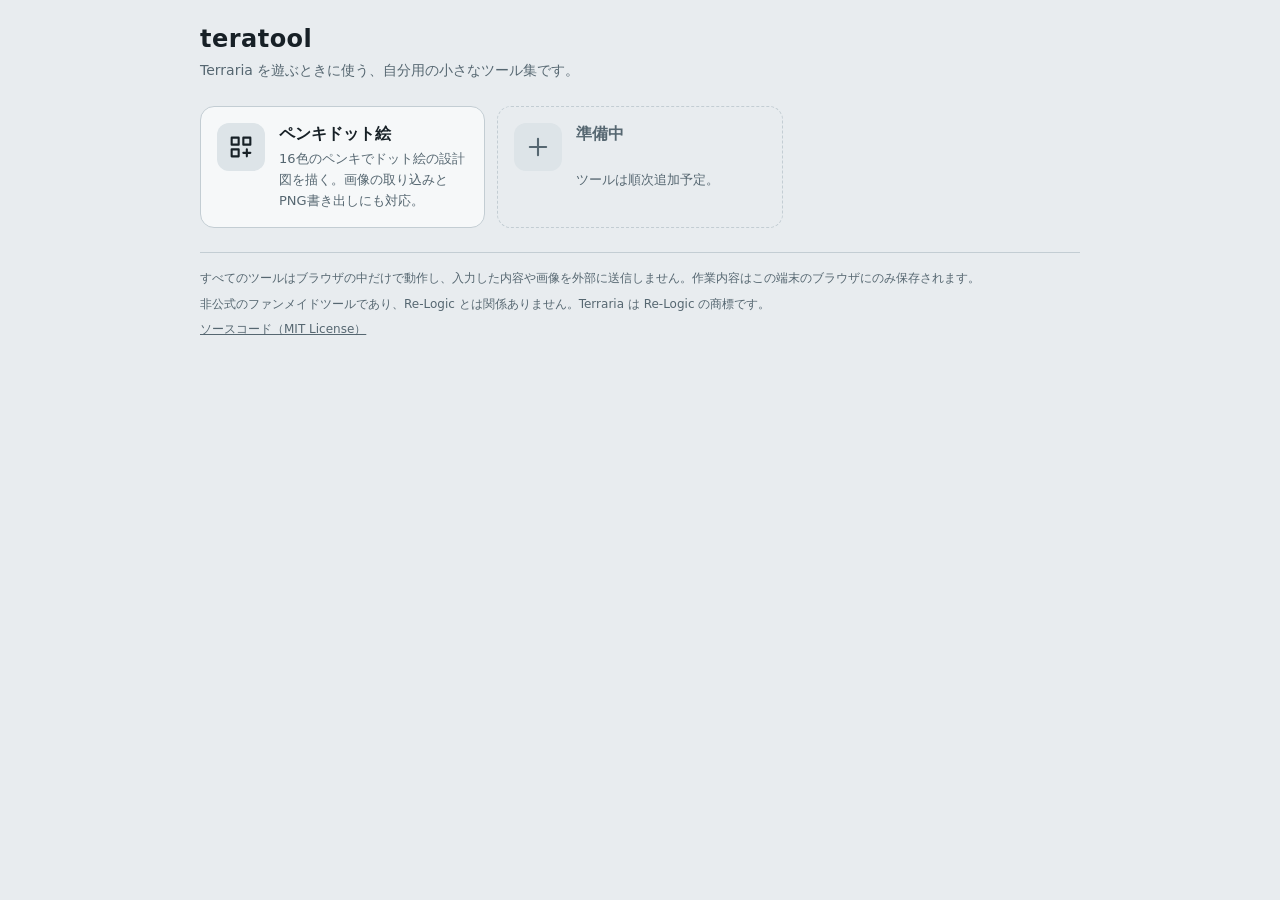
==== index.html @ 1a585393 "Add web app shell with tool picker and pixel-art paint tool - index.html: top page listing available" ====
<!doctype html>
<html lang="ja">
<head>
<meta charset="utf-8">
<meta name="viewport" content="width=device-width, initial-scale=1, viewport-fit=cover">
<meta http-equiv="Content-Security-Policy" content="default-src 'self'; script-src 'self'; style-src 'self' 'unsafe-inline'; img-src 'self' blob: data:; connect-src 'none'; form-action 'none'; base-uri 'none'">
<meta name="referrer" content="no-referrer">
<title>teratool</title>
<link rel="stylesheet" href="assets/base.css">
<link rel="stylesheet" href="assets/home.css">
</head>
<body>
<div class="wrap">
  <header>
    <h1>teratool</h1>
    <p>Terraria を遊ぶときに使う、自分用の小さなツール集です。</p>
  </header>

  <main>
    <ul class="tools" aria-label="ツール一覧">
      <li>
        <a class="card" href="tools/paint/">
          <span class="icon" aria-hidden="true">
            <svg viewBox="0 0 24 24"><path d="M4 4h6v6H4zM14 4h6v6h-6zM4 14h6v6H4z"/><path d="M14 17h6M17 14v6"/></svg>
          </span>
          <h2>ペンキドット絵</h2>
          <p>16色のペンキでドット絵の設計図を描く。画像の取り込みとPNG書き出しにも対応。</p>
        </a>
      </li>
      <li>
        <div class="card soon">
          <span class="icon" aria-hidden="true">
            <svg viewBox="0 0 24 24"><path d="M12 5v14M5 12h14"/></svg>
          </span>
          <h2>準備中</h2>
          <p>ツールは順次追加予定。</p>
        </div>
      </li>
    </ul>
  </main>

  <footer>
    <p>すべてのツールはブラウザの中だけで動作し、入力した内容や画像を外部に送信しません。作業内容はこの端末のブラウザにのみ保存されます。</p>
    <p>非公式のファンメイドツールであり、Re-Logic とは関係ありません。Terraria は Re-Logic の商標です。</p>
    <p><a href="https://github.com/saikinoBOT72/teratool1">ソースコード（MIT License）</a></p>
  </footer>
</div>
</body>
</html>
---- assets/base.css ----
/* 全ページ共通: 色トークン・リセット
   外部フォント等は読み込まない（閲覧者の情報を第三者に送らないため）。 */
:root {
  color-scheme: light;
  --bg: #e8ecef;
  --panel: #f6f8f9;
  --panel-2: #dde4e8;
  --line: #c3cdd3;
  --fg: #172026;
  --muted: #566771;
  --accent: #172026;
  --accent-fg: #f6f8f9;
  --ring: #172026;
  --font: system-ui, -apple-system, "Hiragino Sans", "Hiragino Kaku Gothic ProN", "Yu Gothic UI", "Yu Gothic", "Meiryo", "Noto Sans JP", sans-serif;
}
@media (prefers-color-scheme: dark) {
  :root:not([data-theme="light"]) {
    color-scheme: dark;
    --bg: #101417;
    --panel: #1a2024;
    --panel-2: #262e34;
    --line: #35414b;
    --fg: #e7edf0;
    --muted: #93a3ad;
    --accent: #e7edf0;
    --accent-fg: #101417;
    --ring: #e7edf0;
  }
}
:root[data-theme="dark"] {
  color-scheme: dark;
  --bg: #101417;
  --panel: #1a2024;
  --panel-2: #262e34;
  --line: #35414b;
  --fg: #e7edf0;
  --muted: #93a3ad;
  --accent: #e7edf0;
  --accent-fg: #101417;
  --ring: #e7edf0;
}

*, *::before, *::after { box-sizing: border-box; }
[hidden] { display: none !important; }
img { max-width: 100%; }
button, input, select { font: inherit; color: inherit; }
button { cursor: pointer; }
a { color: inherit; }
:focus-visible { outline: 2px solid var(--ring); outline-offset: 2px; }
---- assets/home.css ----
/* トップページ（ツール選択） */
body {
  margin: 0;
  min-height: 100vh;
  background: var(--bg);
  color: var(--fg);
  font-family: var(--font);
  font-size: 15px;
  line-height: 1.6;
  padding-top: max(24px, env(safe-area-inset-top, 0px));
  padding-bottom: max(24px, env(safe-area-inset-bottom, 0px));
  padding-left: max(16px, env(safe-area-inset-left, 0px));
  padding-right: max(16px, env(safe-area-inset-right, 0px));
}
.wrap { max-width: 880px; margin: 0 auto; display: grid; gap: 24px; }
header h1 { margin: 0; font-size: 24px; letter-spacing: 0.02em; line-height: 1.3; }
header p { margin: 4px 0 0; color: var(--muted); font-size: 14px; }

.tools { list-style: none; margin: 0; padding: 0; display: grid; gap: 12px; grid-template-columns: repeat(auto-fill, minmax(240px, 1fr)); }
.card {
  display: grid; grid-template-columns: auto minmax(0, 1fr); gap: 4px 14px; align-items: start;
  height: 100%; padding: 16px;
  border: 1px solid var(--line); border-radius: 14px;
  background: var(--panel);
  text-decoration: none; color: inherit;
  transition: border-color 0.15s, transform 0.15s;
}
a.card:hover { border-color: var(--fg); }
a.card:active { transform: translateY(1px); }
.card .icon {
  grid-row: span 2;
  width: 48px; height: 48px; border-radius: 12px;
  display: grid; place-items: center;
  background: var(--panel-2);
}
.card .icon svg { width: 28px; height: 28px; fill: none; stroke: currentColor; stroke-width: 1.8; stroke-linecap: round; stroke-linejoin: round; }
.card h2 { margin: 0; font-size: 16px; line-height: 1.4; }
.card p { margin: 0; font-size: 13px; color: var(--muted); }
.card.soon { border-style: dashed; background: transparent; color: var(--muted); }

footer { border-top: 1px solid var(--line); padding-top: 16px; font-size: 12px; color: var(--muted); display: grid; gap: 6px; }
footer p { margin: 0; }

@media (prefers-reduced-motion: reduce) { .card { transition: none; } }
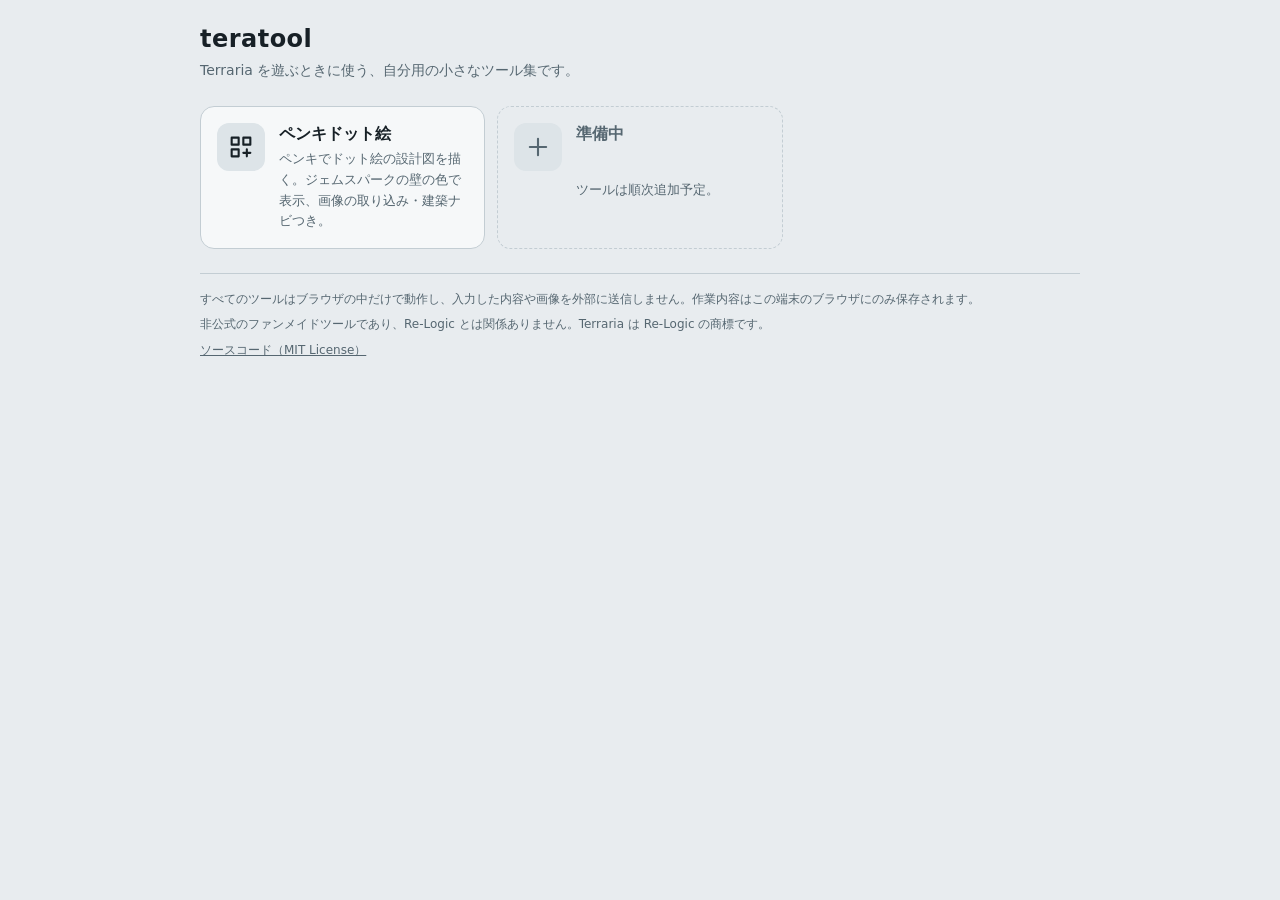
==== commit 5c35cf8c: "Paint: gemspark paint colors, compact toolbar, mobile hardening, richer import editing - Palette rep" ====
--- a/index.html
+++ b/index.html
@@ -2,11 +2,15 @@
 <html lang="ja">
 <head>
 <meta charset="utf-8">
-<meta name="viewport" content="width=device-width, initial-scale=1, viewport-fit=cover">
+<meta name="viewport" content="width=device-width, initial-scale=1, maximum-scale=1, user-scalable=no, viewport-fit=cover">
 <meta http-equiv="Content-Security-Policy" content="default-src 'self'; script-src 'self'; style-src 'self' 'unsafe-inline'; img-src 'self' blob: data:; connect-src 'none'; form-action 'none'; base-uri 'none'">
 <meta name="referrer" content="no-referrer">
 <title>teratool</title>
+<meta name="theme-color" content="#172026">
+<link rel="manifest" href="manifest.webmanifest">
+<link rel="apple-touch-icon" href="assets/icons/apple-touch-icon.png">
 <link rel="stylesheet" href="assets/base.css">
+<link rel="stylesheet" href="assets/mobile.css">
 <link rel="stylesheet" href="assets/home.css">
 </head>
 <body>
@@ -24,7 +28,7 @@
             <svg viewBox="0 0 24 24"><path d="M4 4h6v6H4zM14 4h6v6h-6zM4 14h6v6H4z"/><path d="M14 17h6M17 14v6"/></svg>
           </span>
           <h2>ペンキドット絵</h2>
-          <p>16色のペンキでドット絵の設計図を描く。画像の取り込みとPNG書き出しにも対応。</p>
+          <p>ペンキでドット絵の設計図を描く。ジェムスパークの壁の色で表示、画像の取り込み・建築ナビつき。</p>
         </a>
       </li>
       <li>
@@ -45,5 +49,7 @@
     <p><a href="https://github.com/saikinoBOT72/teratool1">ソースコード（MIT License）</a></p>
   </footer>
 </div>
+<script type="module" src="assets/pwa.js"></script>
+<script type="module" src="assets/mobile.js"></script>
 </body>
 </html>
--- a/assets/mobile.css
+++ b/assets/mobile.css
@@ -0,0 +1,22 @@
+/* スマホ向けの調整（全ページ共通）
+   - ダブルタップで拡大しない（touch-action: manipulation）
+   - 長押しで文字が選択されたり、メニュー・拡大鏡が出たりしない
+   - 引っぱって再読み込み・スクロールの跳ね返りをしない
+   - 押したときの青いハイライトを出さない
+   入力欄と、長押しで保存したい画像（.savable）だけは元の動きのまま */
+html {
+  -webkit-text-size-adjust: 100%; text-size-adjust: 100%;
+  touch-action: manipulation;
+}
+body {
+  -webkit-user-select: none; user-select: none;
+  -webkit-touch-callout: none;
+  -webkit-tap-highlight-color: transparent;
+  overscroll-behavior: none;
+}
+button, a, label, select, summary { touch-action: manipulation; }
+input, textarea, select, [contenteditable="true"] { -webkit-user-select: text; user-select: text; }
+img { -webkit-user-drag: none; }
+img.savable { -webkit-touch-callout: default; -webkit-user-select: auto; user-select: auto; -webkit-user-drag: auto; }
+/* iOS は 16px 未満の入力欄にフォーカスすると画面を拡大するため */
+input[type="text"], input[type="number"], select, textarea { font-size: max(16px, 1em); }
